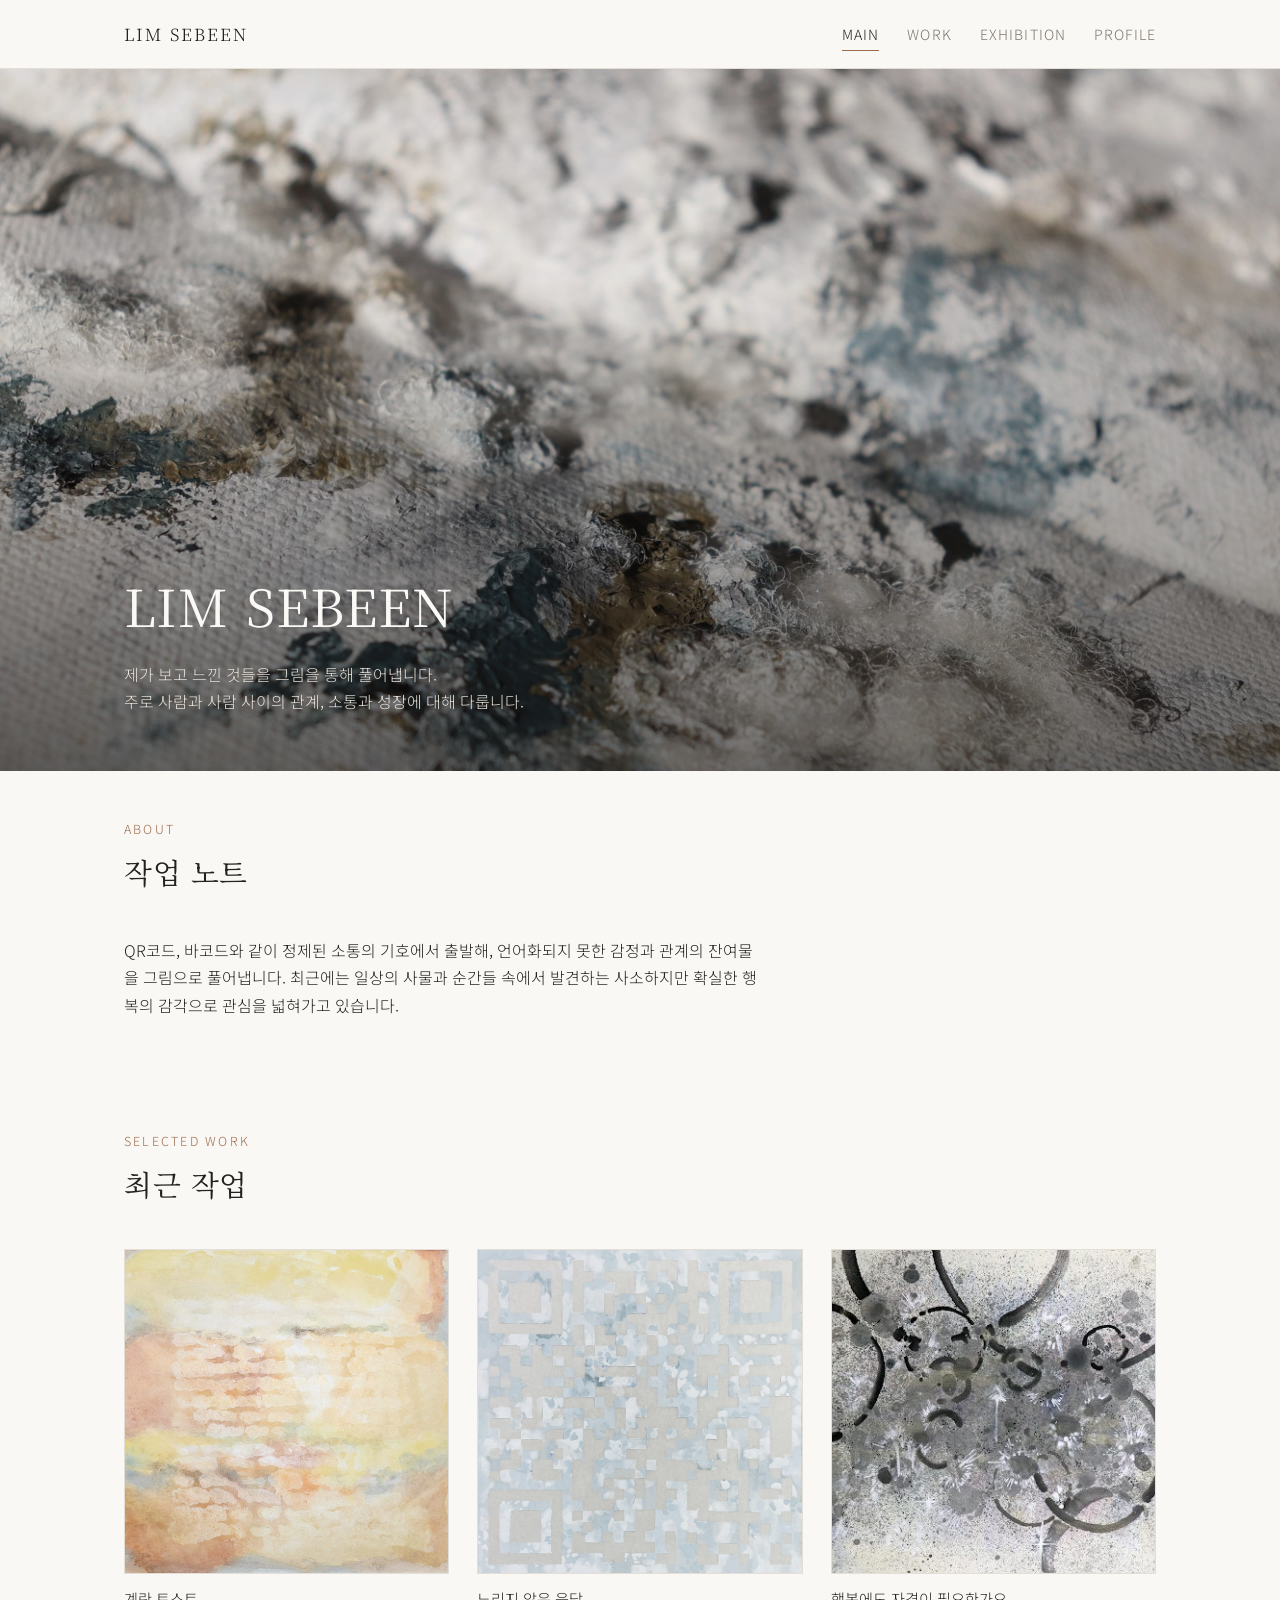
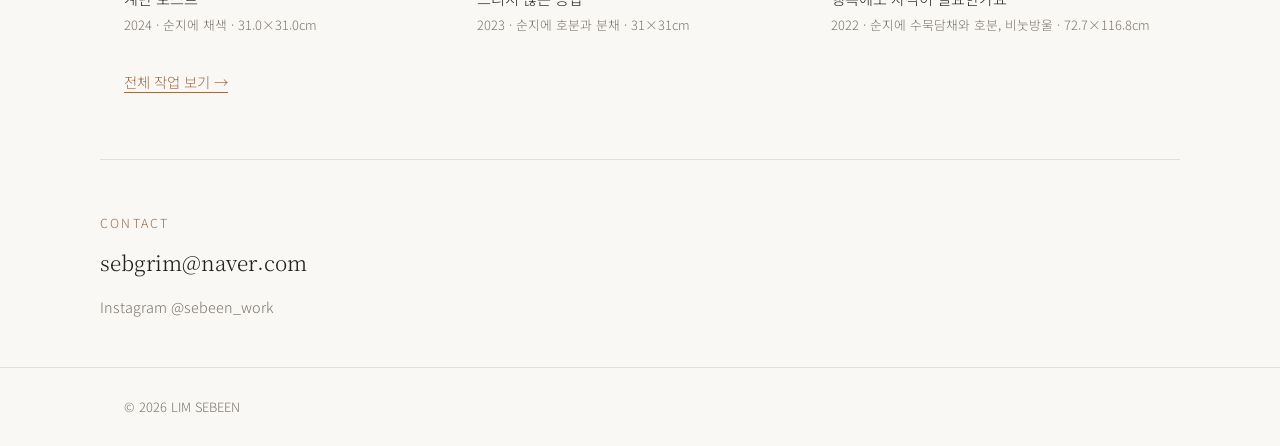
==== index.html @ 68b7b8e8 "Initial portfolio site: main, work archive (2021-2024), exhibition, profile Content and images sourc" ====
<!DOCTYPE html>
<html lang="ko">
<head>
<meta charset="UTF-8">
<meta name="viewport" content="width=device-width, initial-scale=1.0">
<title>LIM SEBEEN</title>
<meta name="description" content="임세빈 작가 포트폴리오 — 관계, 소통, 성장을 주제로 한 회화 작업 아카이브">
<link rel="stylesheet" href="css/style.css">
</head>
<body>

<header class="site">
  <div class="wrap">
    <a class="logo" href="index.html">LIM SEBEEN</a>
    <button class="nav-toggle" aria-label="메뉴">&#9776;</button>
    <nav class="main">
      <ul>
        <li><a href="index.html" class="active">MAIN</a></li>
        <li><a href="work.html">WORK</a></li>
        <li><a href="exhibition.html">EXHIBITION</a></li>
        <li><a href="profile.html">PROFILE</a></li>
      </ul>
    </nav>
  </div>
</header>

<div class="hero">
  <img src="images/2021/09_곰팡이연구작.jpg" alt="">
  <div class="hero-inner wrap">
    <h1>LIM SEBEEN</h1>
    <p>제가 보고 느낀 것들을 그림을 통해 풀어냅니다.<br>주로 사람과 사람 사이의 관계, 소통과 성장에 대해 다룹니다.</p>
  </div>
</div>

<section class="tight">
  <div class="wrap">
    <div class="section-head">
      <span class="eyebrow">ABOUT</span>
      <h2>작업 노트</h2>
    </div>
    <p style="max-width:640px;">
      QR코드, 바코드와 같이 정제된 소통의 기호에서 출발해, 언어화되지 못한 감정과 관계의 잔여물을
      그림으로 풀어냅니다. 최근에는 일상의 사물과 순간들 속에서 발견하는 사소하지만 확실한
      행복의 감각으로 관심을 넓혀가고 있습니다.
    </p>
  </div>
</section>

<section class="tight">
  <div class="wrap">
    <div class="section-head">
      <span class="eyebrow">SELECTED WORK</span>
      <h2>최근 작업</h2>
    </div>
    <div class="grid">
      <figure class="work" data-lightbox data-full="images/2024/01_계란토스트.jpg" data-caption="계란 토스트, 2024, 순지에 채색, 31.0×31.0cm">
        <div class="frame"><img src="images/2024/01_계란토스트.jpg" alt="계란 토스트"></div>
        <figcaption>
          <div class="title">계란 토스트</div>
          <div class="meta">2024 · 순지에 채색 · 31.0×31.0cm</div>
        </figcaption>
      </figure>
      <figure class="work" data-lightbox data-full="images/2023/03_느리지않은응답.jpg" data-caption="느리지 않은 응답, 2023, 순지에 호분과 분채, 31×31cm">
        <div class="frame"><img src="images/2023/03_느리지않은응답.jpg" alt="느리지 않은 응답"></div>
        <figcaption>
          <div class="title">느리지 않은 응답</div>
          <div class="meta">2023 · 순지에 호분과 분채 · 31×31cm</div>
        </figcaption>
      </figure>
      <figure class="work" data-lightbox data-full="images/2022/03_행복에도자격이필요한가요.jpg" data-caption="행복에도 자격이 필요한가요, 2022, 순지에 수묵담채와 호분, 비눗방울, 72.7×116.8cm">
        <div class="frame"><img src="images/2022/03_행복에도자격이필요한가요.jpg" alt="행복에도 자격이 필요한가요"></div>
        <figcaption>
          <div class="title">행복에도 자격이 필요한가요</div>
          <div class="meta">2022 · 순지에 수묵담채와 호분, 비눗방울 · 72.7×116.8cm</div>
        </figcaption>
      </figure>
    </div>
    <p style="margin-top:32px;"><a href="work.html" style="border-bottom:1px solid var(--accent); color:var(--accent); font-size:0.9rem;">전체 작업 보기 →</a></p>
  </div>
</section>

<section class="tight contact-block wrap">
  <span class="eyebrow" style="color:var(--accent); font-size:0.78rem; letter-spacing:0.18em;">CONTACT</span>
  <div style="margin-top:10px;">
    <a class="email" href="mailto:sebgrim@naver.com">sebgrim@naver.com</a>
  </div>
  <div class="contact-links">
    <a href="https://www.instagram.com/sebeen_work/" target="_blank" rel="noopener">Instagram @sebeen_work</a>
  </div>
</section>

<footer class="site">
  <div class="wrap">&copy; 2026 LIM SEBEEN</div>
</footer>

<div class="lightbox">
  <button class="close" aria-label="닫기">&times;</button>
  <figure>
    <img src="" alt="">
    <figcaption></figcaption>
  </figure>
</div>

<script src="js/main.js"></script>
</body>
</html>
---- css/style.css ----
@import url('https://fonts.googleapis.com/css2?family=Noto+Serif+KR:wght@300;400;600&family=Noto+Sans+KR:wght@300;400;500&display=swap');

:root {
  --bg: #faf8f4;
  --ink: #232220;
  --muted: #7a746c;
  --line: #e4dfd6;
  --accent: #9c6b4a;
  --max: 1080px;
}

* { box-sizing: border-box; }

html { scroll-behavior: smooth; }

body {
  margin: 0;
  background: var(--bg);
  color: var(--ink);
  font-family: 'Noto Sans KR', sans-serif;
  font-weight: 300;
  line-height: 1.7;
  -webkit-font-smoothing: antialiased;
}

h1, h2, h3, .serif {
  font-family: 'Noto Serif KR', serif;
  font-weight: 400;
  letter-spacing: 0.02em;
}

a { color: inherit; text-decoration: none; }

img { max-width: 100%; display: block; }

.wrap {
  max-width: var(--max);
  margin: 0 auto;
  padding: 0 24px;
}

/* header */
header.site {
  position: sticky;
  top: 0;
  z-index: 20;
  background: rgba(250, 248, 244, 0.92);
  backdrop-filter: blur(6px);
  border-bottom: 1px solid var(--line);
}

header.site .wrap {
  display: flex;
  align-items: center;
  justify-content: space-between;
  height: 68px;
}

.logo {
  font-family: 'Noto Serif KR', serif;
  font-size: 1.05rem;
  letter-spacing: 0.12em;
}

nav.main ul {
  list-style: none;
  display: flex;
  gap: 28px;
  margin: 0;
  padding: 0;
}

nav.main a {
  font-size: 0.88rem;
  letter-spacing: 0.08em;
  color: var(--muted);
  padding: 6px 0;
  border-bottom: 1px solid transparent;
  transition: color 0.2s, border-color 0.2s;
}

nav.main a:hover,
nav.main a.active {
  color: var(--ink);
  border-color: var(--accent);
}

.nav-toggle {
  display: none;
  background: none;
  border: none;
  font-size: 1.4rem;
  color: var(--ink);
  cursor: pointer;
}

/* hero */
.hero {
  position: relative;
  height: 78vh;
  min-height: 460px;
  display: flex;
  align-items: flex-end;
  overflow: hidden;
}

.hero img {
  position: absolute;
  inset: 0;
  width: 100%;
  height: 100%;
  object-fit: cover;
  object-position: center 30%;
  filter: saturate(0.85) brightness(0.94);
}

.hero::after {
  content: "";
  position: absolute;
  inset: 0;
  background: linear-gradient(180deg, rgba(35,34,32,0) 30%, rgba(20,19,17,0.55) 100%);
}

.hero .hero-inner {
  position: relative;
  z-index: 1;
  padding: 48px 24px 56px;
  color: #fbf9f6;
  width: 100%;
}

.hero h1 {
  font-size: clamp(2.1rem, 5vw, 3.2rem);
  margin: 0 0 12px;
}

.hero p {
  max-width: 560px;
  font-size: 1rem;
  color: #e9e4da;
  margin: 0;
}

/* sections */
section { padding: 72px 0; }
section.tight { padding: 48px 0; }

.section-head {
  margin-bottom: 40px;
}

.section-head .eyebrow {
  display: block;
  font-size: 0.78rem;
  letter-spacing: 0.18em;
  color: var(--accent);
  margin-bottom: 8px;
}

.section-head h2 {
  font-size: 1.8rem;
  margin: 0;
}

/* work grid */
.year-block { margin-bottom: 64px; }
.year-block:last-child { margin-bottom: 0; }

.year-head {
  display: flex;
  align-items: baseline;
  gap: 14px;
  margin-bottom: 24px;
  border-bottom: 1px solid var(--line);
  padding-bottom: 12px;
}

.year-head h2 {
  font-size: 1.6rem;
  margin: 0;
}

.year-head span {
  color: var(--muted);
  font-size: 0.85rem;
}

.grid {
  display: grid;
  grid-template-columns: repeat(auto-fill, minmax(260px, 1fr));
  gap: 28px;
}

figure.work {
  margin: 0;
  cursor: pointer;
}

figure.work .frame {
  overflow: hidden;
  background: #efece5;
  border: 1px solid var(--line);
}

figure.work img {
  width: 100%;
  height: 100%;
  aspect-ratio: 1 / 1;
  object-fit: cover;
  transition: transform 0.5s ease;
}

figure.work:hover img { transform: scale(1.04); }

figure.work figcaption {
  margin-top: 12px;
}

figure.work .title {
  font-size: 0.95rem;
  color: var(--ink);
}

figure.work .meta {
  font-size: 0.8rem;
  color: var(--muted);
  margin-top: 2px;
}

figure.work .note {
  font-size: 0.82rem;
  color: var(--muted);
  margin-top: 8px;
  line-height: 1.6;
}

/* about / profile */
.about-grid {
  display: grid;
  grid-template-columns: 300px 1fr;
  gap: 56px;
  align-items: start;
}

.about-grid .portrait {
  border: 1px solid var(--line);
}

.about-grid .statement {
  font-size: 1.02rem;
  color: var(--ink);
}

.cv-block { margin-top: 20px; }
.cv-block h3 {
  font-size: 1rem;
  color: var(--accent);
  margin-bottom: 10px;
  letter-spacing: 0.05em;
}

.cv-list {
  list-style: none;
  margin: 0 0 28px;
  padding: 0;
  font-size: 0.92rem;
}

.cv-list li {
  display: flex;
  gap: 14px;
  padding: 6px 0;
  border-bottom: 1px dotted var(--line);
  color: var(--muted);
}

.cv-list li .when {
  flex: 0 0 130px;
  color: var(--ink);
}

/* exhibition */
.ex-header {
  margin-bottom: 32px;
}

.ex-header h2 { font-size: 1.9rem; margin: 0 0 8px; }
.ex-meta { color: var(--muted); font-size: 0.92rem; }

.ex-grid {
  display: grid;
  grid-template-columns: repeat(auto-fill, minmax(280px, 1fr));
  gap: 16px;
}

.ex-grid img {
  width: 100%;
  aspect-ratio: 4 / 3;
  object-fit: cover;
  border: 1px solid var(--line);
}

/* contact */
.contact-block {
  border-top: 1px solid var(--line);
  padding-top: 40px;
}

.contact-block a.email {
  font-family: 'Noto Serif KR', serif;
  font-size: 1.3rem;
}

.contact-links {
  display: flex;
  gap: 24px;
  margin-top: 14px;
  font-size: 0.9rem;
  color: var(--muted);
}

/* footer */
footer.site {
  border-top: 1px solid var(--line);
  padding: 28px 0;
  color: var(--muted);
  font-size: 0.8rem;
}

/* lightbox */
.lightbox {
  position: fixed;
  inset: 0;
  background: rgba(20, 19, 17, 0.92);
  display: none;
  align-items: center;
  justify-content: center;
  z-index: 100;
  padding: 40px 24px;
}

.lightbox.open { display: flex; }

.lightbox figure {
  max-width: 900px;
  max-height: 90vh;
  margin: 0;
  text-align: center;
}

.lightbox img {
  max-height: 74vh;
  width: auto;
  margin: 0 auto;
}

.lightbox figcaption {
  color: #efe9df;
  margin-top: 16px;
  font-size: 0.9rem;
}

.lightbox .close {
  position: absolute;
  top: 24px;
  right: 32px;
  color: #efe9df;
  font-size: 1.8rem;
  background: none;
  border: none;
  cursor: pointer;
}

@media (max-width: 760px) {
  nav.main { display: none; }
  .nav-toggle { display: block; }
  nav.main.open {
    display: block;
    position: absolute;
    top: 68px;
    left: 0;
    right: 0;
    background: var(--bg);
    border-bottom: 1px solid var(--line);
  }
  nav.main.open ul {
    flex-direction: column;
    gap: 0;
    padding: 8px 24px 20px;
  }
  nav.main.open li { padding: 10px 0; border-bottom: 1px dotted var(--line); }
  .about-grid { grid-template-columns: 1fr; }
  .about-grid .portrait { max-width: 220px; }
}
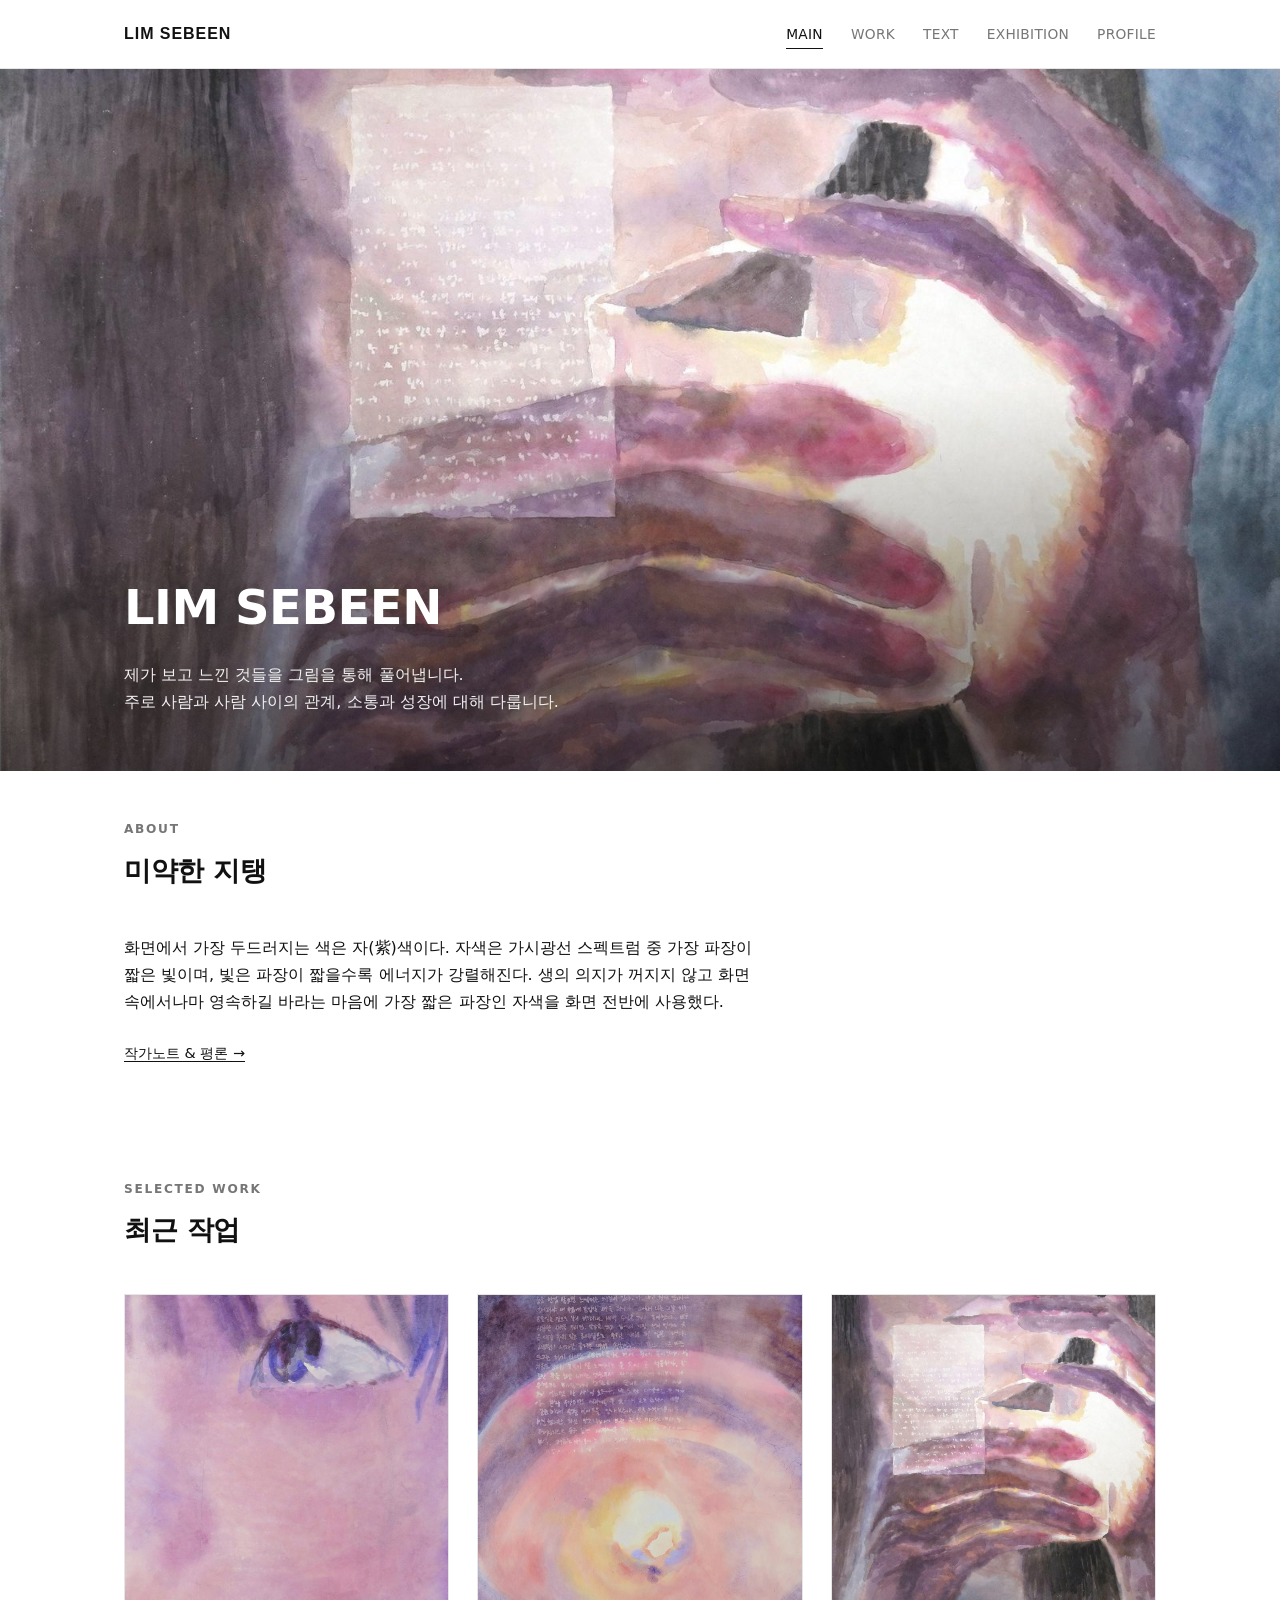
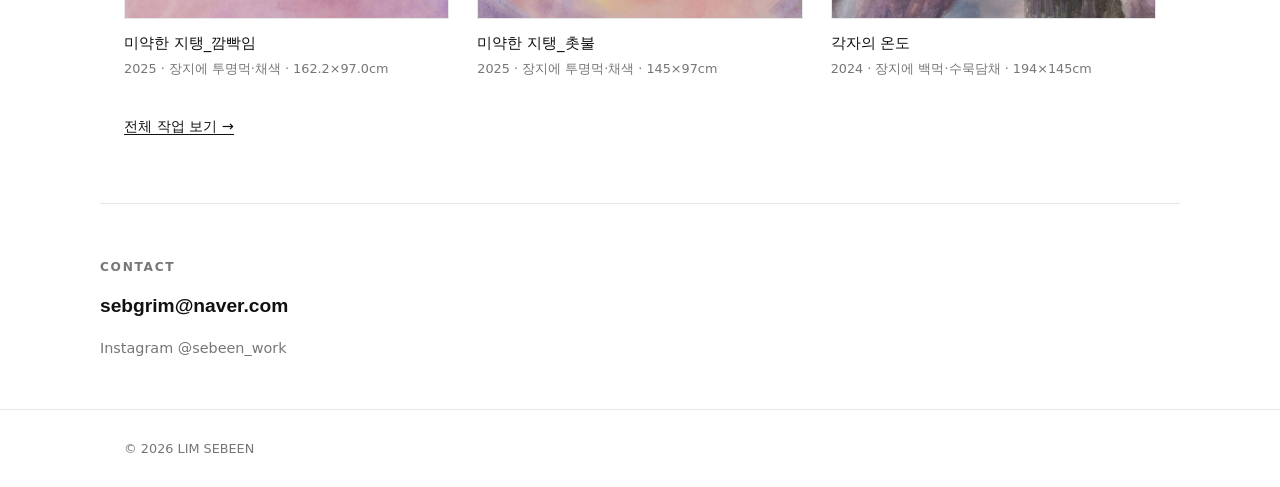
==== commit e571d218: "Add 2024-2025 work, artist statements, critic essay; update CV Sourced from five portfolio PDFs. New" ====
--- a/index.html
+++ b/index.html
@@ -4,7 +4,7 @@
 <meta charset="UTF-8">
 <meta name="viewport" content="width=device-width, initial-scale=1.0">
 <title>LIM SEBEEN</title>
-<meta name="description" content="임세빈 작가 포트폴리오 — 관계, 소통, 성장을 주제로 한 회화 작업 아카이브">
+<meta name="description" content="임세빈 작가 포트폴리오 — 미약한 지탱, 각자의 온도. 관계와 소통, 생의 의지를 다루는 회화 작업 아카이브">
 <link rel="stylesheet" href="css/style.css">
 </head>
 <body>
@@ -17,6 +17,7 @@
       <ul>
         <li><a href="index.html" class="active">MAIN</a></li>
         <li><a href="work.html">WORK</a></li>
+        <li><a href="text.html">TEXT</a></li>
         <li><a href="exhibition.html">EXHIBITION</a></li>
         <li><a href="profile.html">PROFILE</a></li>
       </ul>
@@ -25,7 +26,7 @@
 </header>
 
 <div class="hero">
-  <img src="images/2021/09_곰팡이연구작.jpg" alt="">
+  <img src="images/2024/02_각자의온도.jpg" alt="각자의 온도, 2024">
   <div class="hero-inner wrap">
     <h1>LIM SEBEEN</h1>
     <p>제가 보고 느낀 것들을 그림을 통해 풀어냅니다.<br>주로 사람과 사람 사이의 관계, 소통과 성장에 대해 다룹니다.</p>
@@ -36,12 +37,15 @@
   <div class="wrap">
     <div class="section-head">
       <span class="eyebrow">ABOUT</span>
-      <h2>작업 노트</h2>
+      <h2>미약한 지탱</h2>
     </div>
-    <p style="max-width:640px;">
-      QR코드, 바코드와 같이 정제된 소통의 기호에서 출발해, 언어화되지 못한 감정과 관계의 잔여물을
-      그림으로 풀어냅니다. 최근에는 일상의 사물과 순간들 속에서 발견하는 사소하지만 확실한
-      행복의 감각으로 관심을 넓혀가고 있습니다.
+    <p style="max-width:660px; word-break:keep-all;">
+      화면에서 가장 두드러지는 색은 자(紫)색이다. 자색은 가시광선 스펙트럼 중 가장 파장이 짧은 빛이며,
+      빛은 파장이 짧을수록 에너지가 강렬해진다. 생의 의지가 꺼지지 않고 화면 속에서나마 영속하길 바라는
+      마음에 가장 짧은 파장인 자색을 화면 전반에 사용했다.
+    </p>
+    <p style="margin-top:24px;">
+      <a href="text.html" style="border-bottom:1px solid var(--ink); font-size:0.9rem;">작가노트 &amp; 평론 →</a>
     </p>
   </div>
 </section>
@@ -53,34 +57,34 @@
       <h2>최근 작업</h2>
     </div>
     <div class="grid">
-      <figure class="work" data-lightbox data-full="images/2024/01_계란토스트.jpg" data-caption="계란 토스트, 2024, 순지에 채색, 31.0×31.0cm">
-        <div class="frame"><img src="images/2024/01_계란토스트.jpg" alt="계란 토스트"></div>
+      <figure class="work" data-lightbox data-full="images/2025/01_미약한지탱_깜빡임.jpg" data-caption="미약한 지탱_깜빡임, 2025, 장지에 투명먹·채색, 162.2×97.0cm">
+        <div class="frame"><img src="images/2025/01_미약한지탱_깜빡임.jpg" alt="미약한 지탱_깜빡임"></div>
         <figcaption>
-          <div class="title">계란 토스트</div>
-          <div class="meta">2024 · 순지에 채색 · 31.0×31.0cm</div>
+          <div class="title">미약한 지탱_깜빡임</div>
+          <div class="meta">2025 · 장지에 투명먹·채색 · 162.2×97.0cm</div>
         </figcaption>
       </figure>
-      <figure class="work" data-lightbox data-full="images/2023/03_느리지않은응답.jpg" data-caption="느리지 않은 응답, 2023, 순지에 호분과 분채, 31×31cm">
-        <div class="frame"><img src="images/2023/03_느리지않은응답.jpg" alt="느리지 않은 응답"></div>
+      <figure class="work" data-lightbox data-full="images/2025/03_미약한지탱_촛불.jpg" data-caption="미약한 지탱_촛불, 2025, 장지에 투명먹·채색, 145×97cm">
+        <div class="frame"><img src="images/2025/03_미약한지탱_촛불.jpg" alt="미약한 지탱_촛불"></div>
         <figcaption>
-          <div class="title">느리지 않은 응답</div>
-          <div class="meta">2023 · 순지에 호분과 분채 · 31×31cm</div>
+          <div class="title">미약한 지탱_촛불</div>
+          <div class="meta">2025 · 장지에 투명먹·채색 · 145×97cm</div>
         </figcaption>
       </figure>
-      <figure class="work" data-lightbox data-full="images/2022/03_행복에도자격이필요한가요.jpg" data-caption="행복에도 자격이 필요한가요, 2022, 순지에 수묵담채와 호분, 비눗방울, 72.7×116.8cm">
-        <div class="frame"><img src="images/2022/03_행복에도자격이필요한가요.jpg" alt="행복에도 자격이 필요한가요"></div>
+      <figure class="work" data-lightbox data-full="images/2024/02_각자의온도.jpg" data-caption="각자의 온도, 2024, 장지에 백먹·수묵담채, 194×145cm">
+        <div class="frame"><img src="images/2024/02_각자의온도.jpg" alt="각자의 온도"></div>
         <figcaption>
-          <div class="title">행복에도 자격이 필요한가요</div>
-          <div class="meta">2022 · 순지에 수묵담채와 호분, 비눗방울 · 72.7×116.8cm</div>
+          <div class="title">각자의 온도</div>
+          <div class="meta">2024 · 장지에 백먹·수묵담채 · 194×145cm</div>
         </figcaption>
       </figure>
     </div>
-    <p style="margin-top:32px;"><a href="work.html" style="border-bottom:1px solid var(--accent); color:var(--accent); font-size:0.9rem;">전체 작업 보기 →</a></p>
+    <p style="margin-top:32px;"><a href="work.html" style="border-bottom:1px solid var(--ink); font-size:0.9rem;">전체 작업 보기 →</a></p>
   </div>
 </section>
 
 <section class="tight contact-block wrap">
-  <span class="eyebrow" style="color:var(--accent); font-size:0.78rem; letter-spacing:0.18em;">CONTACT</span>
+  <span class="eyebrow" style="color:var(--muted); font-size:0.76rem; letter-spacing:0.14em; font-weight:600;">CONTACT</span>
   <div style="margin-top:10px;">
     <a class="email" href="mailto:sebgrim@naver.com">sebgrim@naver.com</a>
   </div>
--- a/css/style.css
+++ b/css/style.css
@@ -1,11 +1,11 @@
-@import url('https://fonts.googleapis.com/css2?family=Noto+Serif+KR:wght@300;400;600&family=Noto+Sans+KR:wght@300;400;500&display=swap');
+@import url('https://cdn.jsdelivr.net/gh/orioncactus/pretendard@v1.3.9/dist/web/static/pretendard.css');
 
 :root {
-  --bg: #faf8f4;
-  --ink: #232220;
-  --muted: #7a746c;
-  --line: #e4dfd6;
-  --accent: #9c6b4a;
+  --bg: #ffffff;
+  --ink: #111111;
+  --muted: #767676;
+  --line: #e6e6e6;
+  --accent: #111111;
   --max: 1080px;
 }
 
@@ -17,16 +17,16 @@
   margin: 0;
   background: var(--bg);
   color: var(--ink);
-  font-family: 'Noto Sans KR', sans-serif;
-  font-weight: 300;
+  font-family: 'Pretendard', -apple-system, BlinkMacSystemFont, system-ui, sans-serif;
+  font-weight: 400;
   line-height: 1.7;
   -webkit-font-smoothing: antialiased;
 }
 
 h1, h2, h3, .serif {
-  font-family: 'Noto Serif KR', serif;
-  font-weight: 400;
-  letter-spacing: 0.02em;
+  font-family: 'Pretendard', -apple-system, BlinkMacSystemFont, system-ui, sans-serif;
+  font-weight: 600;
+  letter-spacing: -0.01em;
 }
 
 a { color: inherit; text-decoration: none; }
@@ -44,7 +44,7 @@
   position: sticky;
   top: 0;
   z-index: 20;
-  background: rgba(250, 248, 244, 0.92);
+  background: rgba(255, 255, 255, 0.9);
   backdrop-filter: blur(6px);
   border-bottom: 1px solid var(--line);
 }
@@ -57,9 +57,10 @@
 }
 
 .logo {
-  font-family: 'Noto Serif KR', serif;
-  font-size: 1.05rem;
-  letter-spacing: 0.12em;
+  font-family: 'Pretendard', sans-serif;
+  font-weight: 700;
+  font-size: 1rem;
+  letter-spacing: 0.06em;
 }
 
 nav.main ul {
@@ -71,8 +72,9 @@
 }
 
 nav.main a {
-  font-size: 0.88rem;
-  letter-spacing: 0.08em;
+  font-size: 0.86rem;
+  font-weight: 500;
+  letter-spacing: 0.02em;
   color: var(--muted);
   padding: 6px 0;
   border-bottom: 1px solid transparent;
@@ -102,6 +104,7 @@
   display: flex;
   align-items: flex-end;
   overflow: hidden;
+  background: #f2f2f2;
 }
 
 .hero img {
@@ -111,33 +114,34 @@
   height: 100%;
   object-fit: cover;
   object-position: center 30%;
-  filter: saturate(0.85) brightness(0.94);
 }
 
 .hero::after {
   content: "";
   position: absolute;
   inset: 0;
-  background: linear-gradient(180deg, rgba(35,34,32,0) 30%, rgba(20,19,17,0.55) 100%);
+  background: linear-gradient(180deg, rgba(0,0,0,0) 45%, rgba(0,0,0,0.5) 100%);
 }
 
 .hero .hero-inner {
   position: relative;
   z-index: 1;
   padding: 48px 24px 56px;
-  color: #fbf9f6;
+  color: #ffffff;
   width: 100%;
 }
 
 .hero h1 {
-  font-size: clamp(2.1rem, 5vw, 3.2rem);
+  font-size: clamp(2rem, 5vw, 3rem);
   margin: 0 0 12px;
+  font-weight: 700;
 }
 
 .hero p {
   max-width: 560px;
   font-size: 1rem;
-  color: #e9e4da;
+  font-weight: 300;
+  color: #f2f2f2;
   margin: 0;
 }
 
@@ -151,14 +155,15 @@
 
 .section-head .eyebrow {
   display: block;
-  font-size: 0.78rem;
-  letter-spacing: 0.18em;
-  color: var(--accent);
+  font-size: 0.76rem;
+  font-weight: 600;
+  letter-spacing: 0.14em;
+  color: var(--muted);
   margin-bottom: 8px;
 }
 
 .section-head h2 {
-  font-size: 1.8rem;
+  font-size: 1.7rem;
   margin: 0;
 }
 
@@ -171,12 +176,12 @@
   align-items: baseline;
   gap: 14px;
   margin-bottom: 24px;
-  border-bottom: 1px solid var(--line);
+  border-bottom: 1px solid var(--ink);
   padding-bottom: 12px;
 }
 
 .year-head h2 {
-  font-size: 1.6rem;
+  font-size: 1.5rem;
   margin: 0;
 }
 
@@ -198,7 +203,7 @@
 
 figure.work .frame {
   overflow: hidden;
-  background: #efece5;
+  background: #f4f4f4;
   border: 1px solid var(--line);
 }
 
@@ -217,7 +222,8 @@
 }
 
 figure.work .title {
-  font-size: 0.95rem;
+  font-size: 0.94rem;
+  font-weight: 500;
   color: var(--ink);
 }
 
@@ -253,10 +259,11 @@
 
 .cv-block { margin-top: 20px; }
 .cv-block h3 {
-  font-size: 1rem;
-  color: var(--accent);
+  font-size: 0.98rem;
+  font-weight: 700;
+  color: var(--ink);
   margin-bottom: 10px;
-  letter-spacing: 0.05em;
+  letter-spacing: 0.02em;
 }
 
 .cv-list {
@@ -284,7 +291,7 @@
   margin-bottom: 32px;
 }
 
-.ex-header h2 { font-size: 1.9rem; margin: 0 0 8px; }
+.ex-header h2 { font-size: 1.8rem; margin: 0 0 8px; }
 .ex-meta { color: var(--muted); font-size: 0.92rem; }
 
 .ex-grid {
@@ -300,6 +307,50 @@
   border: 1px solid var(--line);
 }
 
+/* text / essays */
+.toc {
+  display: flex;
+  flex-direction: column;
+  gap: 6px;
+  margin-bottom: 56px;
+  padding-bottom: 28px;
+  border-bottom: 1px solid var(--line);
+  font-size: 0.9rem;
+}
+
+.toc a {
+  color: var(--muted);
+  transition: color 0.2s;
+}
+
+.toc a:hover { color: var(--ink); }
+
+.prose {
+  max-width: 680px;
+  margin: 0 0 72px;
+  scroll-margin-top: 90px;
+}
+
+.prose:last-child { margin-bottom: 0; }
+
+.prose h3 {
+  font-size: 1.35rem;
+  margin: 0 0 6px;
+}
+
+.prose .byline {
+  font-size: 0.85rem;
+  color: var(--muted);
+  margin: 0 0 28px;
+}
+
+.prose p {
+  margin: 0 0 20px;
+  font-size: 0.97rem;
+  line-height: 1.9;
+  word-break: keep-all;
+}
+
 /* contact */
 .contact-block {
   border-top: 1px solid var(--line);
@@ -307,8 +358,9 @@
 }
 
 .contact-block a.email {
-  font-family: 'Noto Serif KR', serif;
-  font-size: 1.3rem;
+  font-family: 'Pretendard', sans-serif;
+  font-weight: 700;
+  font-size: 1.2rem;
 }
 
 .contact-links {
@@ -331,7 +383,7 @@
 .lightbox {
   position: fixed;
   inset: 0;
-  background: rgba(20, 19, 17, 0.92);
+  background: rgba(0, 0, 0, 0.92);
   display: none;
   align-items: center;
   justify-content: center;
@@ -355,7 +407,7 @@
 }
 
 .lightbox figcaption {
-  color: #efe9df;
+  color: #f2f2f2;
   margin-top: 16px;
   font-size: 0.9rem;
 }
@@ -364,7 +416,7 @@
   position: absolute;
   top: 24px;
   right: 32px;
-  color: #efe9df;
+  color: #f2f2f2;
   font-size: 1.8rem;
   background: none;
   border: none;
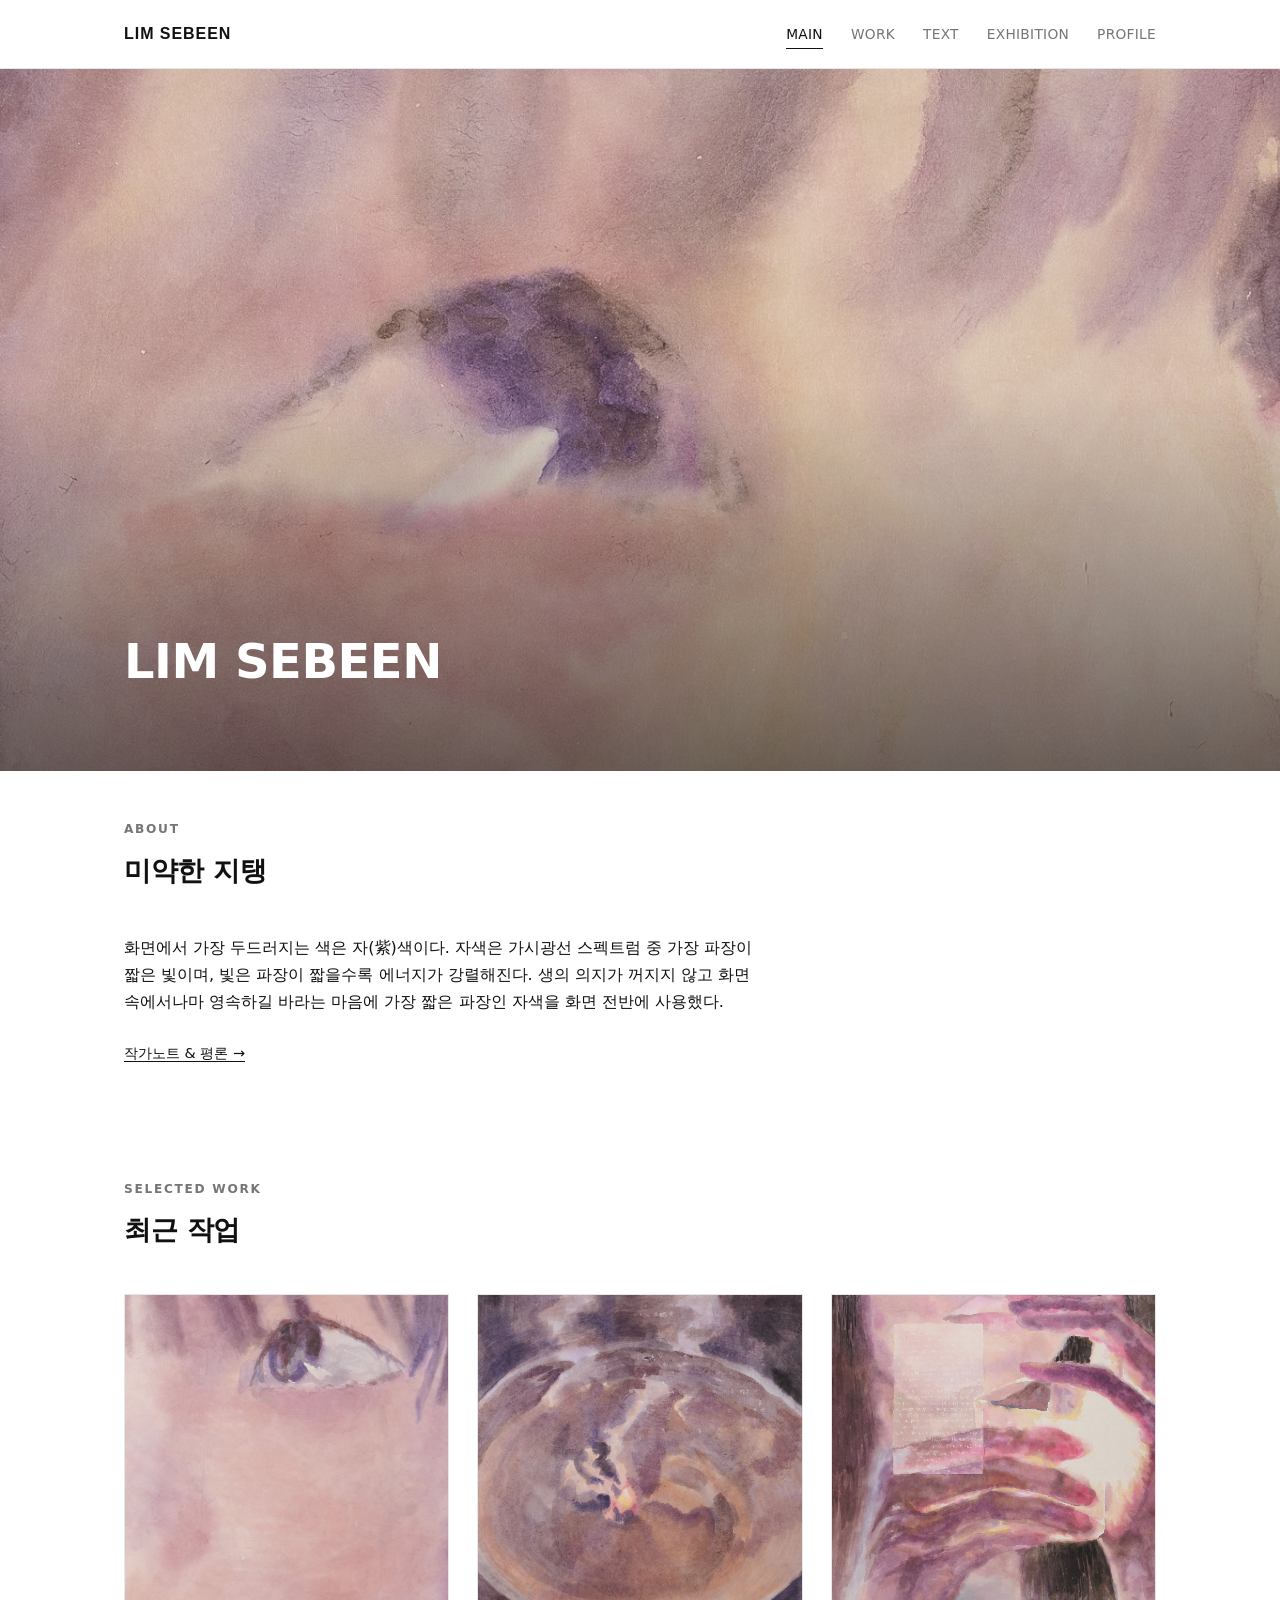
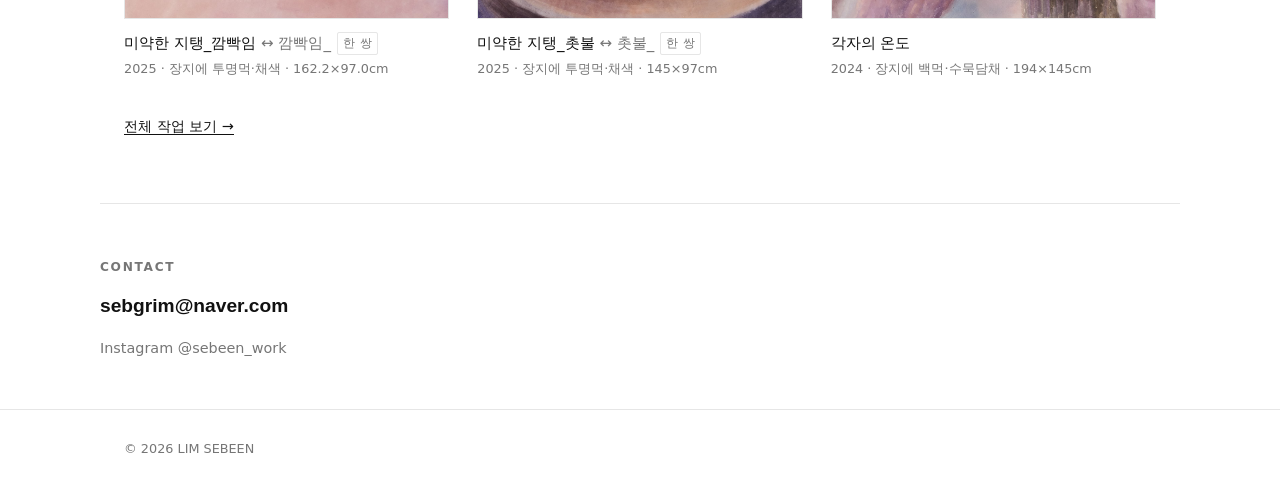
==== commit f9528e23: "Pair the 미약한 지탱 works, add bilingual captions, restructure CV - 미약한 지탱 is 4 sets + 1 irregular set (" ====
--- a/index.html
+++ b/index.html
@@ -26,10 +26,9 @@
 </header>
 
 <div class="hero">
-  <img src="images/2024/02_각자의온도.jpg" alt="각자의 온도, 2024">
+  <img src="images/hero_eyes_on_you.jpg" alt="eyes on you, 2025 (부분)">
   <div class="hero-inner wrap">
     <h1>LIM SEBEEN</h1>
-    <p>제가 보고 느낀 것들을 그림을 통해 풀어냅니다.<br>주로 사람과 사람 사이의 관계, 소통과 성장에 대해 다룹니다.</p>
   </div>
 </div>
 
@@ -57,17 +56,31 @@
       <h2>최근 작업</h2>
     </div>
     <div class="grid">
-      <figure class="work" data-lightbox data-full="images/2025/01_미약한지탱_깜빡임.jpg" data-caption="미약한 지탱_깜빡임, 2025, 장지에 투명먹·채색, 162.2×97.0cm">
-        <div class="frame"><img src="images/2025/01_미약한지탱_깜빡임.jpg" alt="미약한 지탱_깜빡임"></div>
+      <figure class="work pair" data-lightbox
+              data-full="images/2025/01_미약한지탱_깜빡임_A.jpg"
+              data-caption="미약한 지탱_깜빡임, 2025, 장지에 투명먹·채색, 162.2×97.0cm"
+              data-full-alt="images/2025/01_미약한지탱_깜빡임_B.jpg"
+              data-caption-alt="미약한 지탱_깜빡임_, 2025, 장지에 투명먹·채색, 162.2×97.0cm">
+        <div class="frame">
+          <img class="base" src="images/2025/01_미약한지탱_깜빡임_A.jpg" alt="미약한 지탱_깜빡임">
+          <img class="alt" src="images/2025/01_미약한지탱_깜빡임_B.jpg" alt="미약한 지탱_깜빡임_" loading="lazy">
+        </div>
         <figcaption>
-          <div class="title">미약한 지탱_깜빡임</div>
+          <div class="title"><span class="swap-from">미약한 지탱_깜빡임</span> <span class="swap-to">↔ 깜빡임_</span><span class="pair-hint">한 쌍</span></div>
           <div class="meta">2025 · 장지에 투명먹·채색 · 162.2×97.0cm</div>
         </figcaption>
       </figure>
-      <figure class="work" data-lightbox data-full="images/2025/03_미약한지탱_촛불.jpg" data-caption="미약한 지탱_촛불, 2025, 장지에 투명먹·채색, 145×97cm">
-        <div class="frame"><img src="images/2025/03_미약한지탱_촛불.jpg" alt="미약한 지탱_촛불"></div>
+      <figure class="work pair" data-lightbox
+              data-full="images/2025/02_미약한지탱_촛불_A.jpg"
+              data-caption="미약한 지탱_촛불, 2025, 장지에 투명먹·채색, 145×97cm"
+              data-full-alt="images/2025/02_미약한지탱_촛불_B.jpg"
+              data-caption-alt="미약한 지탱_촛불_, 2025, 장지에 투명먹·채색, 145×97cm">
+        <div class="frame">
+          <img class="base" src="images/2025/02_미약한지탱_촛불_A.jpg" alt="미약한 지탱_촛불">
+          <img class="alt" src="images/2025/02_미약한지탱_촛불_B.jpg" alt="미약한 지탱_촛불_" loading="lazy">
+        </div>
         <figcaption>
-          <div class="title">미약한 지탱_촛불</div>
+          <div class="title"><span class="swap-from">미약한 지탱_촛불</span> <span class="swap-to">↔ 촛불_</span><span class="pair-hint">한 쌍</span></div>
           <div class="meta">2025 · 장지에 투명먹·채색 · 145×97cm</div>
         </figcaption>
       </figure>
--- a/css/style.css
+++ b/css/style.css
@@ -113,7 +113,7 @@
   width: 100%;
   height: 100%;
   object-fit: cover;
-  object-position: center 30%;
+  object-position: center 42%;
 }
 
 .hero::after {
@@ -217,6 +217,46 @@
 
 figure.work:hover img { transform: scale(1.04); }
 
+/* paired works: two states of one gesture, swapped on hover */
+figure.work.pair .frame { position: relative; }
+
+figure.work.pair .frame img { transition: opacity 0.45s ease; }
+
+figure.work.pair .frame img.alt {
+  position: absolute;
+  inset: 0;
+  opacity: 0;
+  transform: none;
+}
+
+figure.work.pair:hover .frame img.base { opacity: 0; }
+figure.work.pair:hover .frame img.alt { opacity: 1; }
+figure.work.pair:hover .frame img { transform: none; }
+
+figure.work.pair .pair-hint {
+  display: inline-block;
+  margin-left: 6px;
+  font-size: 0.72rem;
+  letter-spacing: 0.04em;
+  color: var(--muted);
+  border: 1px solid var(--line);
+  border-radius: 2px;
+  padding: 1px 5px;
+  vertical-align: 1px;
+}
+
+figure.work.pair .title .swap-to { color: var(--muted); }
+figure.work.pair:hover .title .swap-from { color: var(--muted); }
+figure.work.pair:hover .title .swap-to { color: var(--ink); }
+
+@media (hover: none) {
+  figure.work.pair .pair-hint::after { content: " · 탭"; }
+  figure.work.pair.shown-alt .frame img.base { opacity: 0; }
+  figure.work.pair.shown-alt .frame img.alt { opacity: 1; }
+  figure.work.pair.shown-alt .title .swap-from { color: var(--muted); }
+  figure.work.pair.shown-alt .title .swap-to { color: var(--ink); }
+}
+
 figure.work figcaption {
   margin-top: 12px;
 }
@@ -231,6 +271,14 @@
   font-size: 0.8rem;
   color: var(--muted);
   margin-top: 2px;
+}
+
+figure.work .meta-en {
+  font-size: 0.76rem;
+  color: var(--muted);
+  margin-top: 1px;
+  font-style: normal;
+  opacity: 0.85;
 }
 
 figure.work .note {
@@ -281,9 +329,49 @@
   color: var(--muted);
 }
 
+.cv-lang-divider {
+  display: flex;
+  align-items: center;
+  gap: 14px;
+  margin: 44px 0 28px;
+}
+
+.cv-lang-divider span {
+  font-size: 0.74rem;
+  letter-spacing: 0.14em;
+  font-weight: 600;
+  color: var(--muted);
+  white-space: nowrap;
+}
+
+.cv-lang-divider::after {
+  content: "";
+  flex: 1;
+  height: 1px;
+  background: var(--line);
+}
+
 .cv-list li .when {
   flex: 0 0 130px;
   color: var(--ink);
+}
+
+/* English gloss sits under its Korean line */
+.cv-list li em,
+.cv-block h3 em {
+  display: block;
+  font-style: normal;
+  font-size: 0.82rem;
+  color: #a3a3a3;
+  margin-top: 2px;
+}
+
+.cv-block h3 em {
+  display: inline;
+  font-size: 0.85rem;
+  font-weight: 400;
+  color: var(--muted);
+  margin-left: 6px;
 }
 
 /* exhibition */
@@ -305,7 +393,20 @@
   aspect-ratio: 4 / 3;
   object-fit: cover;
   border: 1px solid var(--line);
-}
+  cursor: pointer;
+}
+
+.ex-credits {
+  display: grid;
+  grid-template-columns: 110px 1fr;
+  gap: 4px 16px;
+  margin: 0 0 24px;
+  font-size: 0.9rem;
+  max-width: 520px;
+}
+
+.ex-credits dt { color: var(--muted); }
+.ex-credits dd { margin: 0; }
 
 /* text / essays */
 .toc {
@@ -344,11 +445,45 @@
   margin: 0 0 28px;
 }
 
+.prose .byline .written {
+  display: inline-block;
+  margin-left: 8px;
+  padding: 1px 6px;
+  border: 1px solid var(--line);
+  border-radius: 2px;
+  font-size: 0.72rem;
+  letter-spacing: 0.04em;
+}
+
+.toc a .toc-when {
+  color: var(--line);
+  font-size: 0.8rem;
+  margin-left: 4px;
+}
+
+.toc a:hover .toc-when { color: var(--muted); }
+
 .prose p {
   margin: 0 0 20px;
   font-size: 0.97rem;
   line-height: 1.9;
   word-break: keep-all;
+}
+
+/* numbered notes that sit under a foreword */
+.prose p.fn {
+  font-size: 0.87rem;
+  color: var(--muted);
+  padding-left: 18px;
+  text-indent: -18px;
+  margin-bottom: 16px;
+}
+
+/* :first-of-type would match the byline, so key off the preceding body copy */
+.prose p:not(.fn) + p.fn {
+  margin-top: 32px;
+  padding-top: 24px;
+  border-top: 1px solid var(--line);
 }
 
 /* contact */
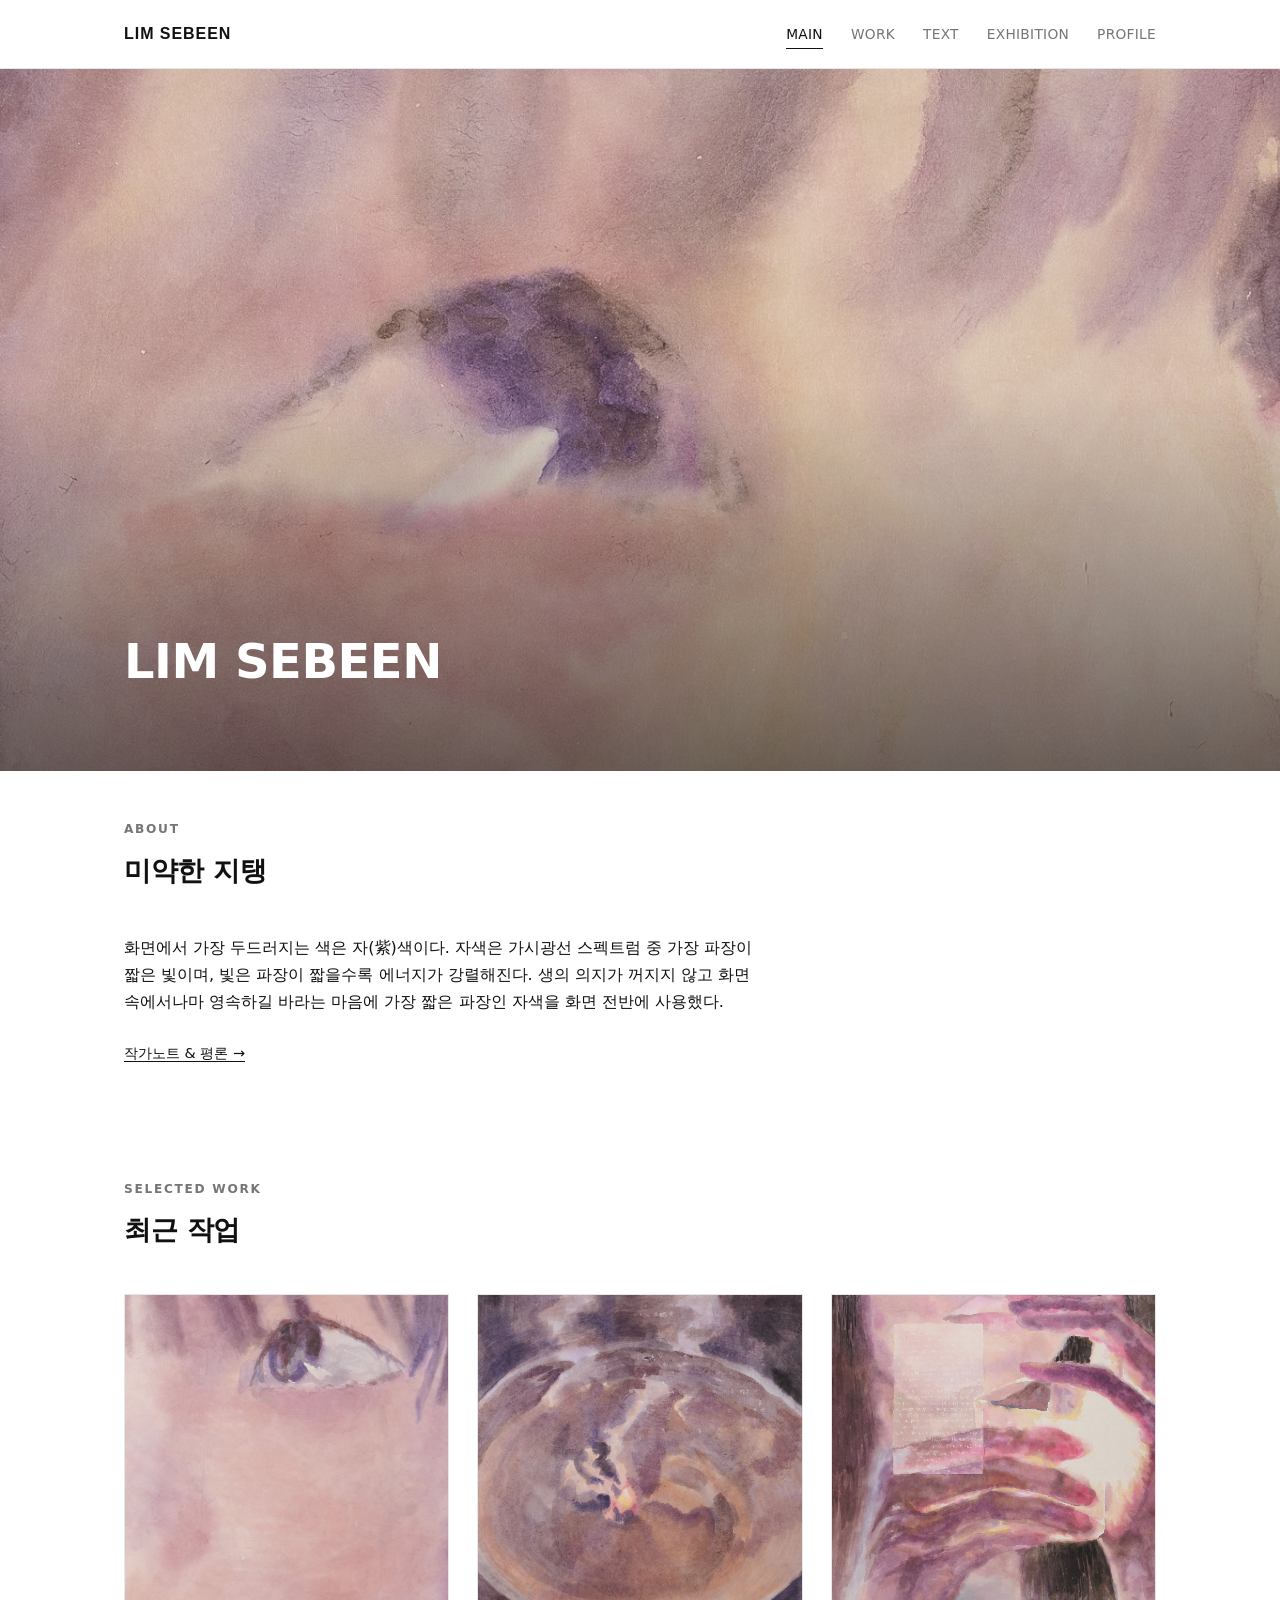
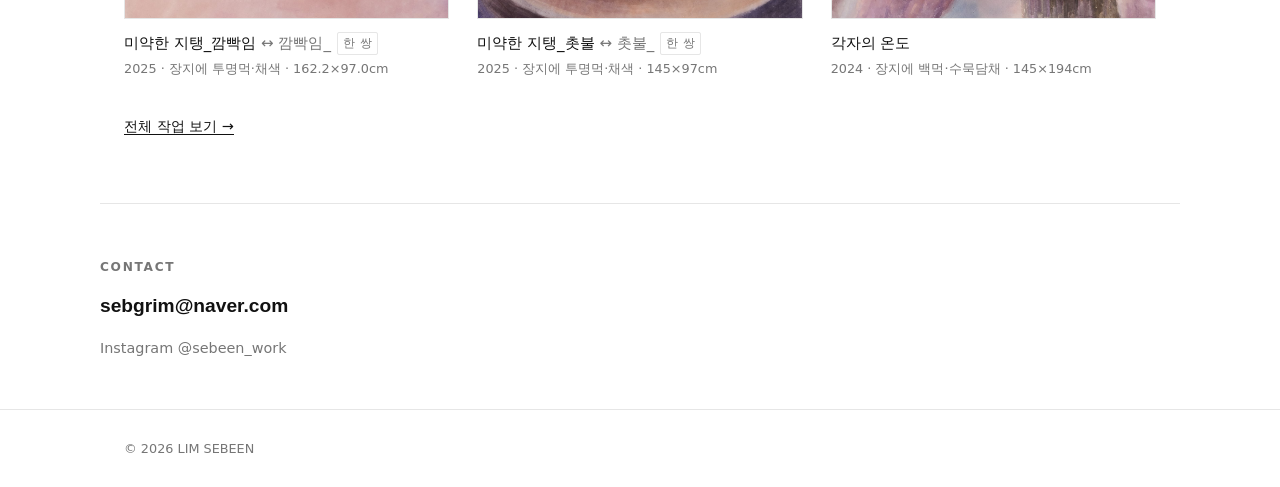
==== commit 6d1f7e85: "Add Self Clipper checklist, fix 각자의 온도 dimensions Room 3 checklist (works 7-14) transcribed from the" ====
--- a/index.html
+++ b/index.html
@@ -84,11 +84,11 @@
           <div class="meta">2025 · 장지에 투명먹·채색 · 145×97cm</div>
         </figcaption>
       </figure>
-      <figure class="work" data-lightbox data-full="images/2024/02_각자의온도.jpg" data-caption="각자의 온도, 2024, 장지에 백먹·수묵담채, 194×145cm">
+      <figure class="work" data-lightbox data-full="images/2024/02_각자의온도.jpg" data-caption="각자의 온도, 2024, 장지에 백먹·수묵담채, 145×194cm">
         <div class="frame"><img src="images/2024/02_각자의온도.jpg" alt="각자의 온도"></div>
         <figcaption>
           <div class="title">각자의 온도</div>
-          <div class="meta">2024 · 장지에 백먹·수묵담채 · 194×145cm</div>
+          <div class="meta">2024 · 장지에 백먹·수묵담채 · 145×194cm</div>
         </figcaption>
       </figure>
     </div>
--- a/css/style.css
+++ b/css/style.css
@@ -289,20 +289,27 @@
 }
 
 /* about / profile */
+.portrait-wide {
+  margin: 0 0 56px;
+}
+
+.portrait-wide img {
+  width: 100%;
+  border: 1px solid var(--line);
+}
+
 .about-grid {
   display: grid;
-  grid-template-columns: 300px 1fr;
+  grid-template-columns: 1fr;
   gap: 56px;
   align-items: start;
 }
 
-.about-grid .portrait {
-  border: 1px solid var(--line);
-}
-
 .about-grid .statement {
+  max-width: 640px;
   font-size: 1.02rem;
   color: var(--ink);
+  word-break: keep-all;
 }
 
 .cv-block { margin-top: 20px; }
@@ -484,6 +491,42 @@
   margin-top: 32px;
   padding-top: 24px;
   border-top: 1px solid var(--line);
+}
+
+/* exhibition checklist */
+.checklist-head {
+  margin: 48px 0 16px;
+  font-size: 0.98rem;
+  font-weight: 700;
+}
+
+.checklist-head em {
+  font-style: normal;
+  font-weight: 400;
+  color: var(--muted);
+  margin-left: 6px;
+  font-size: 0.86rem;
+}
+
+.checklist {
+  margin: 0;
+  padding-left: 1.6em;
+  max-width: 660px;
+  font-size: 0.92rem;
+}
+
+.checklist li {
+  padding: 7px 0;
+  border-bottom: 1px dotted var(--line);
+}
+
+.checklist .cl-title { color: var(--ink); }
+
+.checklist .cl-meta {
+  display: block;
+  color: var(--muted);
+  font-size: 0.82rem;
+  margin-top: 1px;
 }
 
 /* contact */
@@ -576,6 +619,5 @@
     padding: 8px 24px 20px;
   }
   nav.main.open li { padding: 10px 0; border-bottom: 1px dotted var(--line); }
-  .about-grid { grid-template-columns: 1fr; }
-  .about-grid .portrait { max-width: 220px; }
-}
+  .portrait-wide { margin-bottom: 36px; }
+}
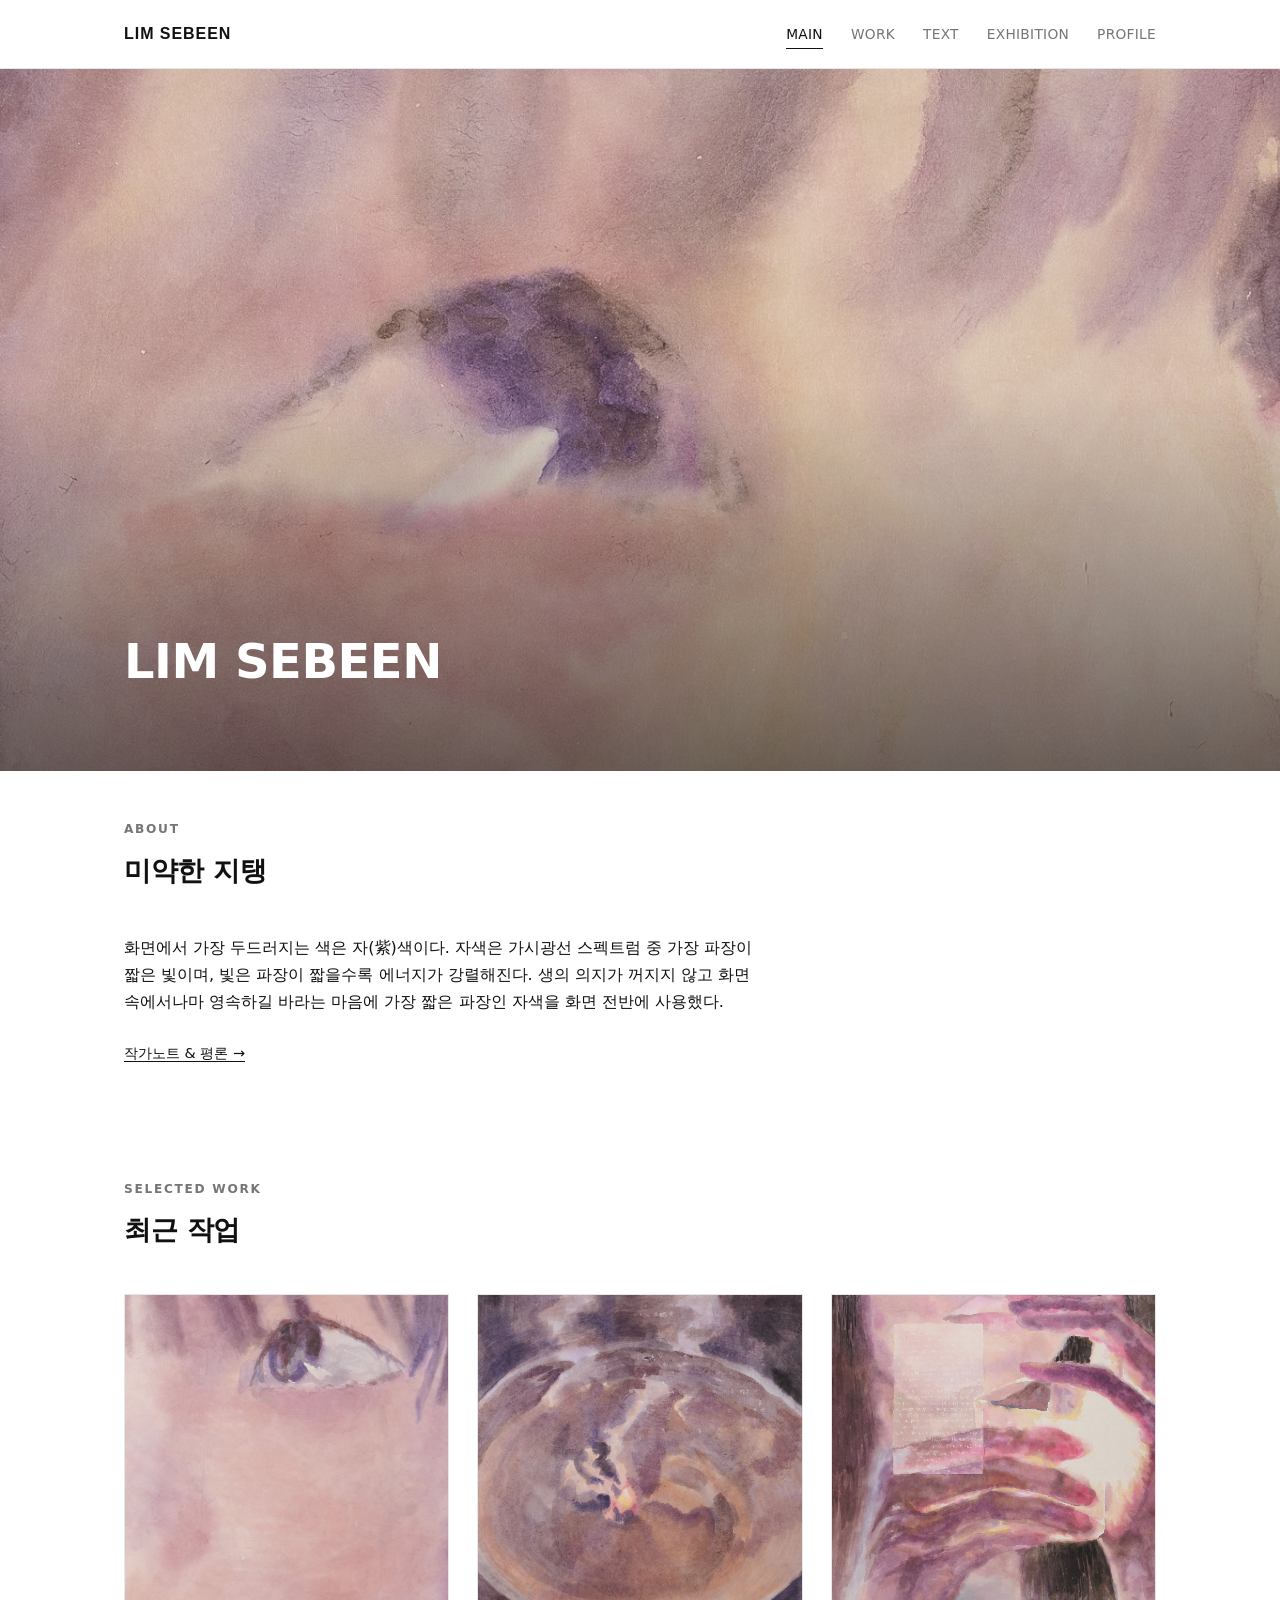
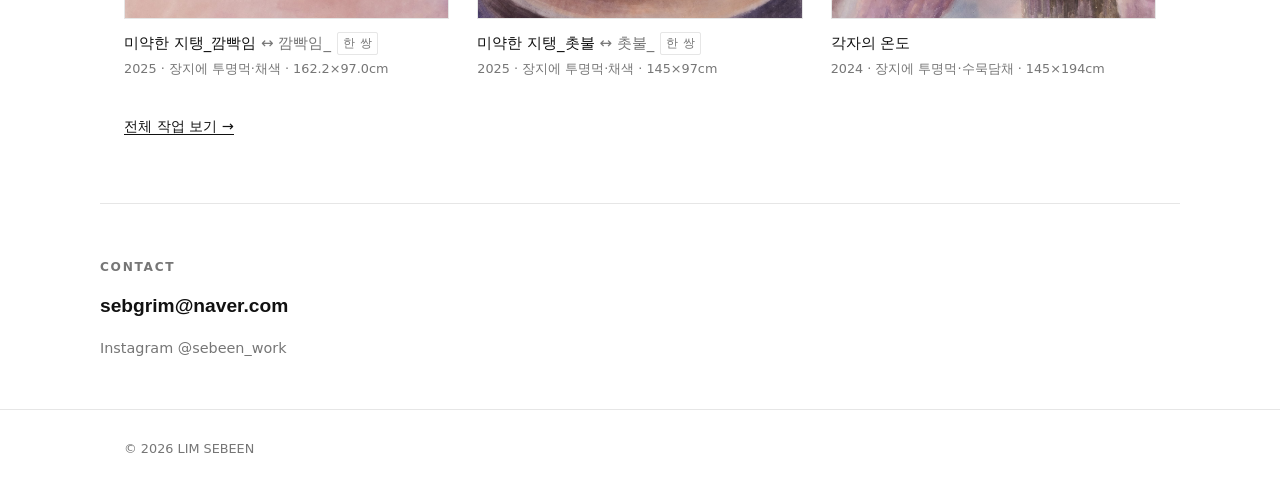
==== commit 028e5866: "Move 미약한 지탱 (14 pieces) to 2026; correct two captions The small 14-piece work is an ongoing series, " ====
--- a/index.html
+++ b/index.html
@@ -84,11 +84,11 @@
           <div class="meta">2025 · 장지에 투명먹·채색 · 145×97cm</div>
         </figcaption>
       </figure>
-      <figure class="work" data-lightbox data-full="images/2024/02_각자의온도.jpg" data-caption="각자의 온도, 2024, 장지에 백먹·수묵담채, 145×194cm">
+      <figure class="work" data-lightbox data-full="images/2024/02_각자의온도.jpg" data-caption="각자의 온도, 2024, 장지에 투명먹·수묵담채, 145×194cm">
         <div class="frame"><img src="images/2024/02_각자의온도.jpg" alt="각자의 온도"></div>
         <figcaption>
           <div class="title">각자의 온도</div>
-          <div class="meta">2024 · 장지에 백먹·수묵담채 · 145×194cm</div>
+          <div class="meta">2024 · 장지에 투명먹·수묵담채 · 145×194cm</div>
         </figcaption>
       </figure>
     </div>
